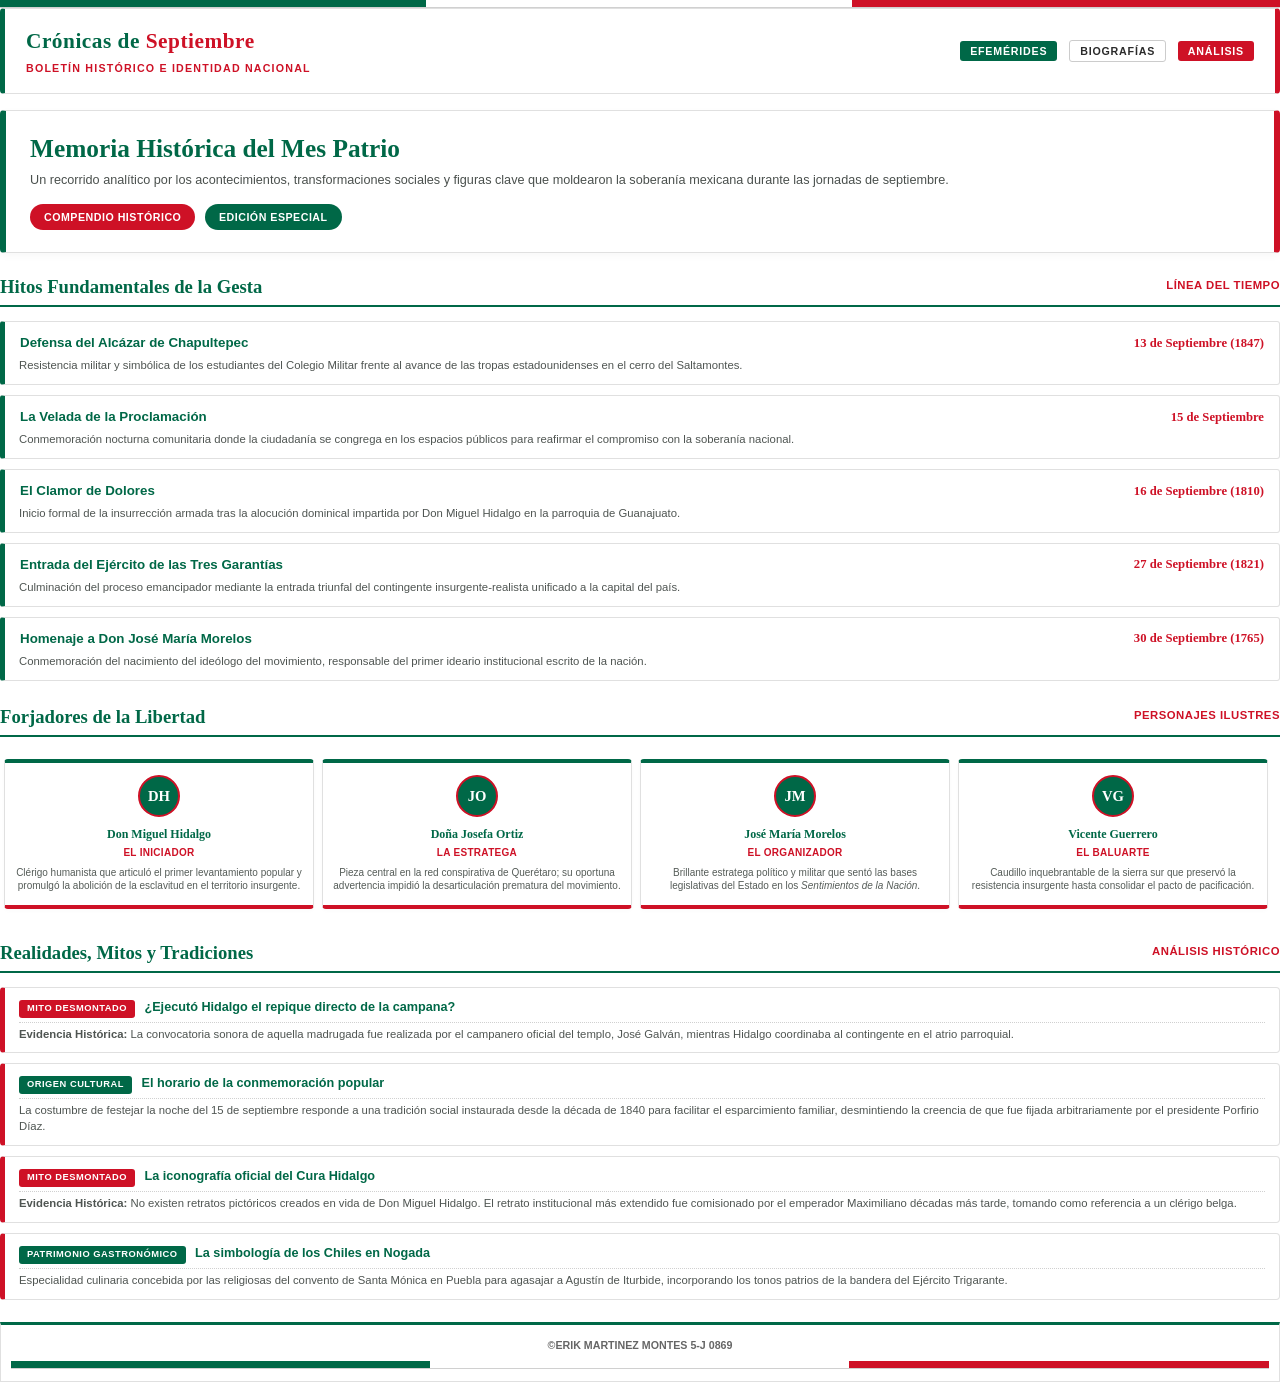
==== index.html @ e3ba9dae "Update index.html" ====
<!DOCTYPE html>
<html lang="es">
<head>
    <meta charset="UTF-8">
    <title>Crónicas de Septiembre: Memoria e Identidad Nacional</title>
    <style>
        @page {
            size: A4;
            margin: 12mm 12mm;
            background-color: #fcfbf9;
        }

        *, *::before, *::after {
            box-sizing: border-box;
        }

        body {
            margin: 0;
            padding: 0;
            font-family: 'Trebuchet MS', 'Lucida Sans Unicode', Arial, sans-serif;
            color: #2b2b2b;
            font-size: 9.5pt;
            line-height: 1.5;
        }

        /* Listón Patrio Tricolor (Verde, Blanco, Rojo) */
        .top-accent-bar {
            height: 8px;
            width: 100%;
            background: linear-gradient(90deg, #006847 33.3%, #ffffff 33.3%, #ffffff 66.6%, #ce1126 66.6%);
            border-bottom: 1px solid #d0d0d0;
        }

        /* Encabezado Principal */
        .header-container {
            background-color: #ffffff;
            border: 1px solid #e0e0e0;
            border-left: 5px solid #006847;
            border-right: 5px solid #ce1126;
            padding: 16px 20px;
            margin-bottom: 16px;
            border-radius: 4px;
        }

        .header-table {
            width: 100%;
            border-collapse: collapse;
        }

        .brand-title {
            font-family: 'Georgia', 'Times New Roman', serif;
            font-size: 16pt;
            font-weight: bold;
            color: #006847;
            letter-spacing: 0.5px;
        }

        .brand-title span {
            color: #ce1126;
        }

        .brand-subtitle {
            font-size: 8pt;
            color: #ce1126;
            font-weight: bold;
            text-transform: uppercase;
            letter-spacing: 1.2px;
            margin-top: 2px;
        }

        .header-nav {
            text-align: right;
            font-size: 8pt;
            font-weight: bold;
            text-transform: uppercase;
            letter-spacing: 0.8px;
        }

        .header-nav span {
            margin-left: 8px;
            padding: 4px 10px;
            border-radius: 3px;
            color: #ffffff;
        }

        .nav-verde { background-color: #006847; }
        .nav-blanco { background-color: #ffffff; color: #2b2b2b !important; border: 1px solid #cccccc; }
        .nav-rojo { background-color: #ce1126; }

        /* Hero / Presentación Editorial */
        .hero-card {
            background-color: #ffffff;
            border: 1px solid #e0e0e0;
            border-left: 6px solid #006847;
            border-right: 6px solid #ce1126;
            padding: 22px 24px;
            margin-bottom: 20px;
            border-radius: 4px;
            box-shadow: 0 3px 8px rgba(0, 0, 0, 0.03);
        }

        .hero-card h1 {
            font-family: 'Georgia', 'Times New Roman', serif;
            font-size: 19pt;
            color: #006847;
            margin: 0 0 8px 0;
            line-height: 1.2;
        }

        .hero-card p {
            font-size: 9.5pt;
            color: #4a504d;
            margin: 0 0 14px 0;
            line-height: 1.5;
        }

        .pill-badge-rojo {
            display: inline-block;
            background-color: #ce1126;
            color: #ffffff;
            padding: 5px 14px;
            border-radius: 15px;
            font-size: 8pt;
            font-weight: bold;
            letter-spacing: 0.5px;
            text-transform: uppercase;
        }

        .pill-badge-verde {
            display: inline-block;
            background-color: #006847;
            color: #ffffff;
            padding: 5px 14px;
            border-radius: 15px;
            font-size: 8pt;
            font-weight: bold;
            letter-spacing: 0.5px;
            text-transform: uppercase;
            margin-left: 6px;
        }

        /* Estilos de Secciones */
        .section-block {
            margin-bottom: 22px;
        }

        .section-header {
            border-bottom: 2px solid #006847;
            padding-bottom: 4px;
            margin-bottom: 14px;
            page-break-after: avoid;
        }

        .section-header h2 {
            font-family: 'Georgia', 'Times New Roman', serif;
            font-size: 14pt;
            color: #006847;
            margin: 0;
            display: inline-block;
        }

        .section-header .tagline {
            font-size: 8.5pt;
            color: #ce1126;
            font-weight: bold;
            text-transform: uppercase;
            float: right;
            margin-top: 4px;
            letter-spacing: 0.5px;
        }

        /* Cronología / Efemérides */
        .cronologia-item {
            background-color: #ffffff;
            border: 1px solid #e0e0e0;
            border-left: 5px solid #006847;
            padding: 10px 14px;
            margin-bottom: 10px;
            border-radius: 3px;
            page-break-inside: avoid;
        }

        .cronologia-header-table {
            width: 100%;
            border-collapse: collapse;
            margin-bottom: 4px;
        }

        .cronologia-fecha {
            font-family: 'Georgia', 'Times New Roman', serif;
            font-size: 9.5pt;
            font-weight: bold;
            color: #ce1126;
        }

        .cronologia-titulo {
            font-size: 10pt;
            font-weight: bold;
            color: #006847;
        }

        .cronologia-item p {
            margin: 0;
            font-size: 8.5pt;
            color: #4f5552;
            line-height: 1.4;
        }

        /* Grid de Personajes */
        .personajes-table {
            display: table;
            width: 100%;
            table-layout: fixed;
            border-spacing: 8px;
            margin-left: -4px;
            margin-right: -4px;
            page-break-inside: avoid;
        }

        .personajes-row {
            display: table-row;
        }

        .personajes-cell {
            display: table-cell;
            vertical-align: top;
            width: 25%;
        }

        .personaje-card {
            background-color: #ffffff;
            border: 1px solid #e0e0e0;
            border-top: 4px solid #006847;
            border-bottom: 4px solid #ce1126;
            padding: 12px 10px;
            text-align: center;
            border-radius: 4px;
            height: 100%;
            box-shadow: 0 2px 4px rgba(0, 0, 0, 0.02);
        }

        .avatar-box {
            width: 42px;
            height: 42px;
            border-radius: 50%;
            background-color: #006847;
            color: #ffffff;
            font-family: 'Georgia', 'Times New Roman', serif;
            font-size: 11pt;
            font-weight: bold;
            line-height: 38px;
            margin: 0 auto 8px auto;
            border: 2px solid #ce1126;
        }

        .personaje-card h3 {
            font-family: 'Georgia', 'Times New Roman', serif;
            font-size: 9pt;
            color: #006847;
            margin: 0 0 2px 0;
            font-weight: bold;
        }

        .personaje-card .epiteto {
            color: #ce1126;
            font-size: 7.5pt;
            font-weight: bold;
            text-transform: uppercase;
            margin-bottom: 6px;
            letter-spacing: 0.3px;
        }

        .personaje-card p {
            font-size: 7.5pt;
            color: #555c58;
            margin: 0;
            line-height: 1.35;
        }

        /* Bloques de Mitos y Realidades */
        .mito-realidad-card {
            background-color: #ffffff;
            border: 1px solid #e0e0e0;
            border-left: 5px solid #ce1126;
            border-radius: 4px;
            margin-bottom: 10px;
            padding: 10px 14px;
            page-break-inside: avoid;
        }

        .badge-tipo {
            display: inline-block;
            padding: 2px 8px;
            border-radius: 3px;
            font-size: 7pt;
            font-weight: bold;
            text-transform: uppercase;
            letter-spacing: 0.5px;
            margin-right: 6px;
        }

        .badge-desmentido {
            background-color: #ce1126;
            color: #ffffff;
        }

        .badge-historico {
            background-color: #006847;
            color: #ffffff;
        }

        .card-heading {
            font-size: 9.5pt;
            font-weight: bold;
            color: #006847;
            margin-bottom: 4px;
        }

        .card-body-text {
            font-size: 8.5pt;
            color: #4f5552;
            line-height: 1.4;
            border-top: 1px dotted #d0d0d0;
            padding-top: 4px;
            margin-top: 4px;
        }

        /* Pie de página */
        .footer-editorial {
            background-color: #ffffff;
            border: 1px solid #e0e0e0;
            border-top: 3px solid #006847;
            padding: 12px 10px;
            text-align: center;
            margin-top: 20px;
            page-break-inside: avoid;
        }

        .footer-editorial p {
            margin: 0 0 8px 0;
            font-size: 8pt;
            color: #666666;
            font-weight: bold;
        }
    </style>
</head>
<body>

    <!-- LÍNEA TRICOLOR SUPERIOR -->
    <div class="top-accent-bar"></div>

    <!-- ENCABEZADO EDITORIAL -->
    <div class="header-container">
        <table class="header-table">
            <tr>
                <td>
                    <div class="brand-title">Crónicas de <span>Septiembre</span></div>
                    <div class="brand-subtitle">Boletín Histórico e Identidad Nacional</div>
                </td>
                <td class="header-nav">
                    <span class="nav-verde">Efemérides</span>
                    <span class="nav-blanco">Biografías</span>
                    <span class="nav-rojo">Análisis</span>
                </td>
            </tr>
        </table>
    </div>

    <!-- HERO PRESENTACIÓN -->
    <div class="hero-card">
        <h1>Memoria Histórica del Mes Patrio</h1>
        <p>Un recorrido analítico por los acontecimientos, transformaciones sociales y figuras clave que moldearon la soberanía mexicana durante las jornadas de septiembre.</p>
        <span class="pill-badge-rojo">Compendio Histórico</span>
        <span class="pill-badge-verde">Edición Especial</span>
    </div>

    <!-- SECCIÓN 1: CRONOLOGÍA -->
    <div class="section-block">
        <div class="section-header">
            <h2>Hitos Fundamentales de la Gesta</h2>
            <span class="tagline">Línea del Tiempo</span>
        </div>

        <div class="cronologia-list">
            <div class="cronologia-item">
                <table class="cronologia-header-table">
                    <tr>
                        <td class="cronologia-titulo">Defensa del Alcázar de Chapultepec</td>
                        <td style="text-align: right;" class="cronologia-fecha">13 de Septiembre (1847)</td>
                    </tr>
                </table>
                <p>Resistencia militar y simbólica de los estudiantes del Colegio Militar frente al avance de las tropas estadounidenses en el cerro del Saltamontes.</p>
            </div>

            <div class="cronologia-item">
                <table class="cronologia-header-table">
                    <tr>
                        <td class="cronologia-titulo">La Velada de la Proclamación</td>
                        <td style="text-align: right;" class="cronologia-fecha">15 de Septiembre</td>
                    </tr>
                </table>
                <p>Conmemoración nocturna comunitaria donde la ciudadanía se congrega en los espacios públicos para reafirmar el compromiso con la soberanía nacional.</p>
            </div>

            <div class="cronologia-item">
                <table class="cronologia-header-table">
                    <tr>
                        <td class="cronologia-titulo">El Clamor de Dolores</td>
                        <td style="text-align: right;" class="cronologia-fecha">16 de Septiembre (1810)</td>
                    </tr>
                </table>
                <p>Inicio formal de la insurrección armada tras la alocución dominical impartida por Don Miguel Hidalgo en la parroquia de Guanajuato.</p>
            </div>

            <div class="cronologia-item">
                <table class="cronologia-header-table">
                    <tr>
                        <td class="cronologia-titulo">Entrada del Ejército de las Tres Garantías</td>
                        <td style="text-align: right;" class="cronologia-fecha">27 de Septiembre (1821)</td>
                    </tr>
                </table>
                <p>Culminación del proceso emancipador mediante la entrada triunfal del contingente insurgente-realista unificado a la capital del país.</p>
            </div>

            <div class="cronologia-item">
                <table class="cronologia-header-table">
                    <tr>
                        <td class="cronologia-titulo">Homenaje a Don José María Morelos</td>
                        <td style="text-align: right;" class="cronologia-fecha">30 de Septiembre (1765)</td>
                    </tr>
                </table>
                <p>Conmemoración del nacimiento del ideólogo del movimiento, responsable del primer ideario institucional escrito de la nación.</p>
            </div>
        </div>
    </div>

    <!-- SECCIÓN 2: BIOGRAFÍAS (CAMBIO SOLICITADO: PERSONAJES ILUSTRES) -->
    <div class="section-block">
        <div class="section-header">
            <h2>Forjadores de la Libertad</h2>
            <span class="tagline">PERSONAJES ILUSTRES</span>
        </div>

        <div class="personajes-table">
            <div class="personajes-row">
                <div class="personajes-cell">
                    <div class="personaje-card">
                        <div class="avatar-box">DH</div>
                        <h3>Don Miguel Hidalgo</h3>
                        <div class="epiteto">El Iniciador</div>
                        <p>Clérigo humanista que articuló el primer levantamiento popular y promulgó la abolición de la esclavitud en el territorio insurgente.</p>
                    </div>
                </div>

                <div class="personajes-cell">
                    <div class="personaje-card">
                        <div class="avatar-box">JO</div>
                        <h3>Doña Josefa Ortiz</h3>
                        <div class="epiteto">La Estratega</div>
                        <p>Pieza central en la red conspirativa de Querétaro; su oportuna advertencia impidió la desarticulación prematura del movimiento.</p>
                    </div>
                </div>

                <div class="personajes-cell">
                    <div class="personaje-card">
                        <div class="avatar-box">JM</div>
                        <h3>José María Morelos</h3>
                        <div class="epiteto">El Organizador</div>
                        <p>Brillante estratega político y militar que sentó las bases legislativas del Estado en los <em>Sentimientos de la Nación</em>.</p>
                    </div>
                </div>

                <div class="personajes-cell">
                    <div class="personaje-card">
                        <div class="avatar-box">VG</div>
                        <h3>Vicente Guerrero</h3>
                        <div class="epiteto">El Baluarte</div>
                        <p>Caudillo inquebrantable de la sierra sur que preservó la resistencia insurgente hasta consolidar el pacto de pacificación.</p>
                    </div>
                </div>
            </div>
        </div>
    </div>

    <!-- SECCIÓN 3: ANÁLISIS CRÍTICO / MITOS Y REALIDADES -->
    <div class="section-block">
        <div class="section-header">
            <h2>Realidades, Mitos y Tradiciones</h2>
            <span class="tagline">Análisis Histórico</span>
        </div>

        <div class="mito-realidad-card">
            <div class="card-heading">
                <span class="badge-tipo badge-desmentido">Mito Desmontado</span> ¿Ejecutó Hidalgo el repique directo de la campana?
            </div>
            <div class="card-body-text">
                <strong>Evidencia Histórica:</strong> La convocatoria sonora de aquella madrugada fue realizada por el campanero oficial del templo, José Galván, mientras Hidalgo coordinaba al contingente en el atrio parroquial.
            </div>
        </div>

        <div class="mito-realidad-card">
            <div class="card-heading">
                <span class="badge-tipo badge-historico">Origen Cultural</span> El horario de la conmemoración popular
            </div>
            <div class="card-body-text">
                La costumbre de festejar la noche del 15 de septiembre responde a una tradición social instaurada desde la década de 1840 para facilitar el esparcimiento familiar, desmintiendo la creencia de que fue fijada arbitrariamente por el presidente Porfirio Díaz.
            </div>
        </div>

        <div class="mito-realidad-card">
            <div class="card-heading">
                <span class="badge-tipo badge-desmentido">Mito Desmontado</span> La iconografía oficial del Cura Hidalgo
            </div>
            <div class="card-body-text">
                <strong>Evidencia Histórica:</strong> No existen retratos pictóricos creados en vida de Don Miguel Hidalgo. El retrato institucional más extendido fue comisionado por el emperador Maximiliano décadas más tarde, tomando como referencia a un clérigo belga.
            </div>
        </div>

        <div class="mito-realidad-card">
            <div class="card-heading">
                <span class="badge-tipo badge-historico">Patrimonio Gastronómico</span> La simbología de los Chiles en Nogada
            </div>
            <div class="card-body-text">
                Especialidad culinaria concebida por las religiosas del convento de Santa Mónica en Puebla para agasajar a Agustín de Iturbide, incorporando los tonos patrios de la bandera del Ejército Trigarante.
            </div>
        </div>
    </div>

    <!-- PIE DE PÁGINA TRICOLOR -->
    <div class="footer-editorial">
        <p>&copy;ERIK MARTINEZ MONTES 5-J 0869</p>
        <div class="top-accent-bar"></div>
    </div>

</body>
</html>
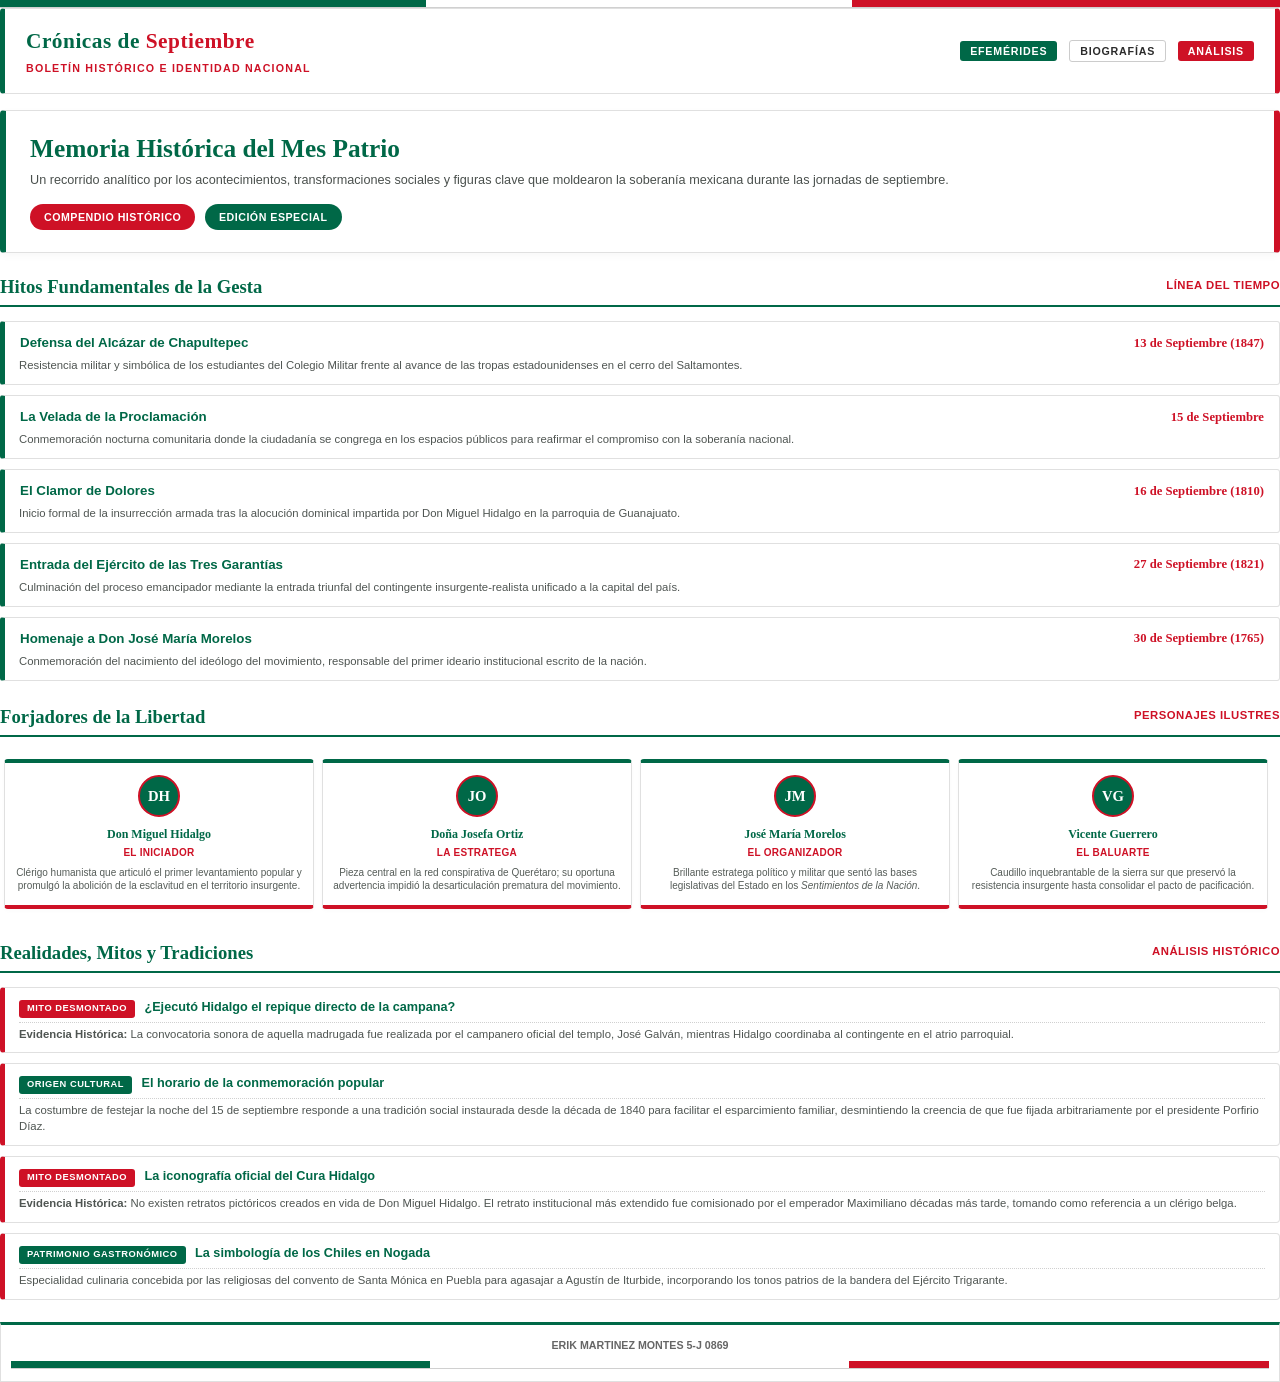
==== commit 8b2f2233: "Update index.html" ====
--- a/index.html
+++ b/index.html
@@ -23,7 +23,6 @@
             line-height: 1.5;
         }
 
-        /* Listón Patrio Tricolor (Verde, Blanco, Rojo) */
         .top-accent-bar {
             height: 8px;
             width: 100%;
@@ -31,7 +30,6 @@
             border-bottom: 1px solid #d0d0d0;
         }
 
-        /* Encabezado Principal */
         .header-container {
             background-color: #ffffff;
             border: 1px solid #e0e0e0;
@@ -87,7 +85,6 @@
         .nav-blanco { background-color: #ffffff; color: #2b2b2b !important; border: 1px solid #cccccc; }
         .nav-rojo { background-color: #ce1126; }
 
-        /* Hero / Presentación Editorial */
         .hero-card {
             background-color: #ffffff;
             border: 1px solid #e0e0e0;
@@ -139,7 +136,6 @@
             margin-left: 6px;
         }
 
-        /* Estilos de Secciones */
         .section-block {
             margin-bottom: 22px;
         }
@@ -169,7 +165,6 @@
             letter-spacing: 0.5px;
         }
 
-        /* Cronología / Efemérides */
         .cronologia-item {
             background-color: #ffffff;
             border: 1px solid #e0e0e0;
@@ -206,7 +201,6 @@
             line-height: 1.4;
         }
 
-        /* Grid de Personajes */
         .personajes-table {
             display: table;
             width: 100%;
@@ -277,7 +271,7 @@
             line-height: 1.35;
         }
 
-        /* Bloques de Mitos y Realidades */
+ 
         .mito-realidad-card {
             background-color: #ffffff;
             border: 1px solid #e0e0e0;
@@ -346,10 +340,8 @@
 </head>
 <body>
 
-    <!-- LÍNEA TRICOLOR SUPERIOR -->
     <div class="top-accent-bar"></div>
 
-    <!-- ENCABEZADO EDITORIAL -->
     <div class="header-container">
         <table class="header-table">
             <tr>
@@ -366,7 +358,6 @@
         </table>
     </div>
 
-    <!-- HERO PRESENTACIÓN -->
     <div class="hero-card">
         <h1>Memoria Histórica del Mes Patrio</h1>
         <p>Un recorrido analítico por los acontecimientos, transformaciones sociales y figuras clave que moldearon la soberanía mexicana durante las jornadas de septiembre.</p>
@@ -374,7 +365,6 @@
         <span class="pill-badge-verde">Edición Especial</span>
     </div>
 
-    <!-- SECCIÓN 1: CRONOLOGÍA -->
     <div class="section-block">
         <div class="section-header">
             <h2>Hitos Fundamentales de la Gesta</h2>
@@ -434,7 +424,6 @@
         </div>
     </div>
 
-    <!-- SECCIÓN 2: BIOGRAFÍAS (CAMBIO SOLICITADO: PERSONAJES ILUSTRES) -->
     <div class="section-block">
         <div class="section-header">
             <h2>Forjadores de la Libertad</h2>
@@ -482,7 +471,6 @@
         </div>
     </div>
 
-    <!-- SECCIÓN 3: ANÁLISIS CRÍTICO / MITOS Y REALIDADES -->
     <div class="section-block">
         <div class="section-header">
             <h2>Realidades, Mitos y Tradiciones</h2>
@@ -526,9 +514,8 @@
         </div>
     </div>
 
-    <!-- PIE DE PÁGINA TRICOLOR -->
     <div class="footer-editorial">
-        <p>&copy;ERIK MARTINEZ MONTES 5-J 0869</p>
+        <p>ERIK MARTINEZ MONTES 5-J 0869</p>
         <div class="top-accent-bar"></div>
     </div>
 
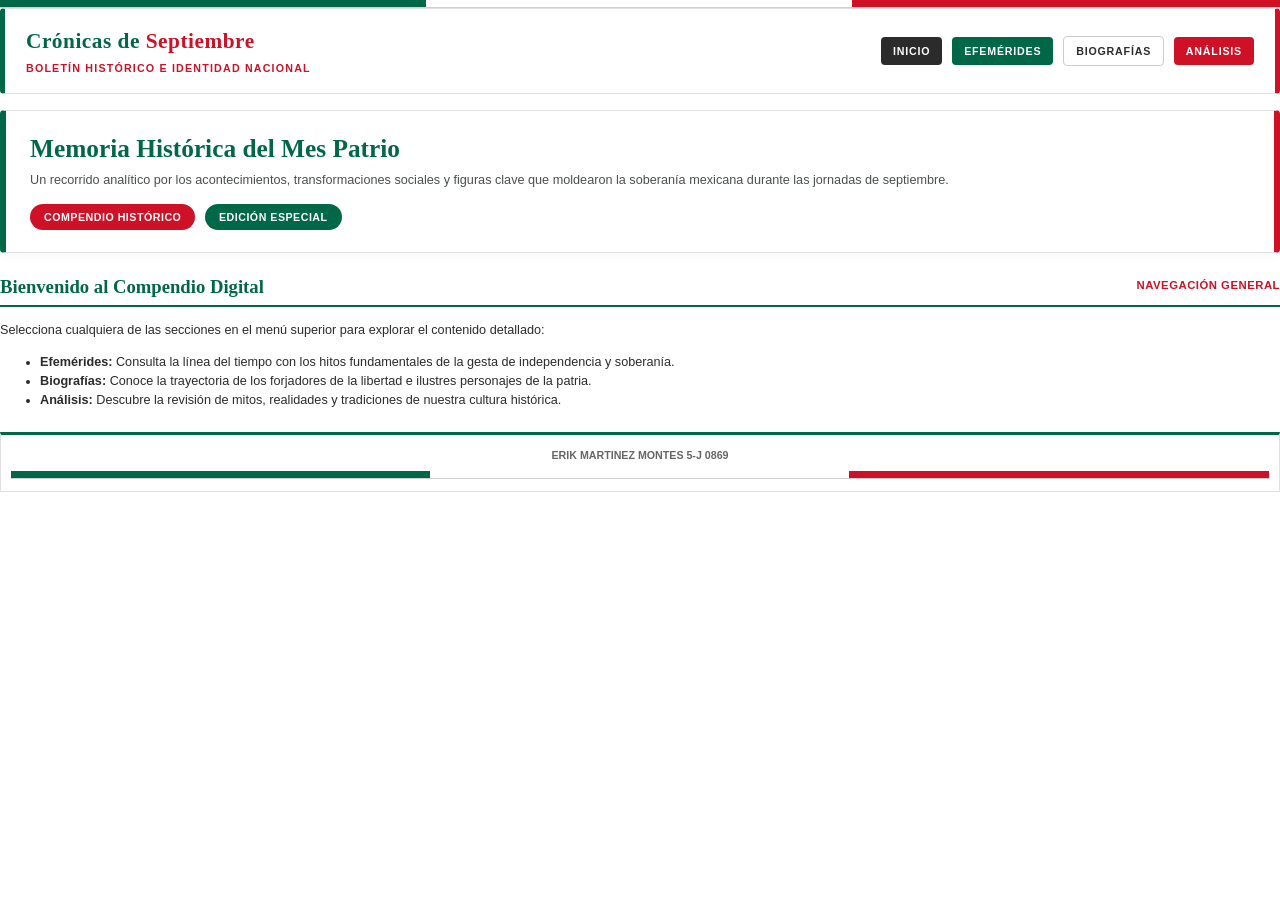
==== commit 8674141f: "Add files via upload" ====
--- a/index.html
+++ b/index.html
@@ -4,355 +4,50 @@
     <meta charset="UTF-8">
     <title>Crónicas de Septiembre: Memoria e Identidad Nacional</title>
     <style>
-        @page {
-            size: A4;
-            margin: 12mm 12mm;
-            background-color: #fcfbf9;
-        }
-
-        *, *::before, *::after {
-            box-sizing: border-box;
-        }
-
-        body {
-            margin: 0;
-            padding: 0;
-            font-family: 'Trebuchet MS', 'Lucida Sans Unicode', Arial, sans-serif;
-            color: #2b2b2b;
-            font-size: 9.5pt;
-            line-height: 1.5;
-        }
-
-        .top-accent-bar {
-            height: 8px;
-            width: 100%;
-            background: linear-gradient(90deg, #006847 33.3%, #ffffff 33.3%, #ffffff 66.6%, #ce1126 66.6%);
-            border-bottom: 1px solid #d0d0d0;
-        }
-
-        .header-container {
-            background-color: #ffffff;
-            border: 1px solid #e0e0e0;
-            border-left: 5px solid #006847;
-            border-right: 5px solid #ce1126;
-            padding: 16px 20px;
-            margin-bottom: 16px;
-            border-radius: 4px;
-        }
-
-        .header-table {
-            width: 100%;
-            border-collapse: collapse;
-        }
-
-        .brand-title {
-            font-family: 'Georgia', 'Times New Roman', serif;
-            font-size: 16pt;
-            font-weight: bold;
-            color: #006847;
-            letter-spacing: 0.5px;
-        }
-
-        .brand-title span {
-            color: #ce1126;
-        }
-
-        .brand-subtitle {
-            font-size: 8pt;
-            color: #ce1126;
-            font-weight: bold;
-            text-transform: uppercase;
-            letter-spacing: 1.2px;
-            margin-top: 2px;
-        }
-
-        .header-nav {
-            text-align: right;
-            font-size: 8pt;
-            font-weight: bold;
-            text-transform: uppercase;
-            letter-spacing: 0.8px;
-        }
-
-        .header-nav span {
-            margin-left: 8px;
-            padding: 4px 10px;
-            border-radius: 3px;
-            color: #ffffff;
-        }
-
-        .nav-verde { background-color: #006847; }
+        @page { size: A4; margin: 12mm 12mm; background-color: #fcfbf9; }
+        *, *::before, *::after { box-sizing: border-box; }
+        body { margin: 0; padding: 0; font-family: 'Trebuchet MS', Arial, sans-serif; color: #2b2b2b; font-size: 9.5pt; line-height: 1.5; }
+        .top-accent-bar { height: 8px; width: 100%; background: linear-gradient(90deg, #006847 33.3%, #ffffff 33.3%, #ffffff 66.6%, #ce1126 66.6%); border-bottom: 1px solid #d0d0d0; }
+        .header-container { background-color: #ffffff; border: 1px solid #e0e0e0; border-left: 5px solid #006847; border-right: 5px solid #ce1126; padding: 16px 20px; margin-bottom: 16px; border-radius: 4px; }
+        .header-table { width: 100%; border-collapse: collapse; }
+        .brand-title { font-family: 'Georgia', serif; font-size: 16pt; font-weight: bold; color: #006847; letter-spacing: 0.5px; }
+        .brand-title a { text-decoration: none; color: inherit; }
+        .brand-title span { color: #ce1126; }
+        .brand-subtitle { font-size: 8pt; color: #ce1126; font-weight: bold; text-transform: uppercase; letter-spacing: 1.2px; margin-top: 2px; }
+        .header-nav { text-align: right; font-size: 8pt; font-weight: bold; text-transform: uppercase; letter-spacing: 0.8px; }
+        .header-nav a { margin-left: 6px; padding: 6px 12px; border-radius: 4px; text-decoration: none; display: inline-block; cursor: pointer; transition: opacity 0.2s; }
+        .header-nav a:hover { opacity: 0.85; }
+        .nav-inicio { background-color: #2b2b2b; color: #ffffff !important; }
+        .nav-verde { background-color: #006847; color: #ffffff !important; }
         .nav-blanco { background-color: #ffffff; color: #2b2b2b !important; border: 1px solid #cccccc; }
-        .nav-rojo { background-color: #ce1126; }
-
-        .hero-card {
-            background-color: #ffffff;
-            border: 1px solid #e0e0e0;
-            border-left: 6px solid #006847;
-            border-right: 6px solid #ce1126;
-            padding: 22px 24px;
-            margin-bottom: 20px;
-            border-radius: 4px;
-            box-shadow: 0 3px 8px rgba(0, 0, 0, 0.03);
-        }
-
-        .hero-card h1 {
-            font-family: 'Georgia', 'Times New Roman', serif;
-            font-size: 19pt;
-            color: #006847;
-            margin: 0 0 8px 0;
-            line-height: 1.2;
-        }
-
-        .hero-card p {
-            font-size: 9.5pt;
-            color: #4a504d;
-            margin: 0 0 14px 0;
-            line-height: 1.5;
-        }
-
-        .pill-badge-rojo {
-            display: inline-block;
-            background-color: #ce1126;
-            color: #ffffff;
-            padding: 5px 14px;
-            border-radius: 15px;
-            font-size: 8pt;
-            font-weight: bold;
-            letter-spacing: 0.5px;
-            text-transform: uppercase;
-        }
-
-        .pill-badge-verde {
-            display: inline-block;
-            background-color: #006847;
-            color: #ffffff;
-            padding: 5px 14px;
-            border-radius: 15px;
-            font-size: 8pt;
-            font-weight: bold;
-            letter-spacing: 0.5px;
-            text-transform: uppercase;
-            margin-left: 6px;
-        }
-
-        .section-block {
-            margin-bottom: 22px;
-        }
-
-        .section-header {
-            border-bottom: 2px solid #006847;
-            padding-bottom: 4px;
-            margin-bottom: 14px;
-            page-break-after: avoid;
-        }
-
-        .section-header h2 {
-            font-family: 'Georgia', 'Times New Roman', serif;
-            font-size: 14pt;
-            color: #006847;
-            margin: 0;
-            display: inline-block;
-        }
-
-        .section-header .tagline {
-            font-size: 8.5pt;
-            color: #ce1126;
-            font-weight: bold;
-            text-transform: uppercase;
-            float: right;
-            margin-top: 4px;
-            letter-spacing: 0.5px;
-        }
-
-        .cronologia-item {
-            background-color: #ffffff;
-            border: 1px solid #e0e0e0;
-            border-left: 5px solid #006847;
-            padding: 10px 14px;
-            margin-bottom: 10px;
-            border-radius: 3px;
-            page-break-inside: avoid;
-        }
-
-        .cronologia-header-table {
-            width: 100%;
-            border-collapse: collapse;
-            margin-bottom: 4px;
-        }
-
-        .cronologia-fecha {
-            font-family: 'Georgia', 'Times New Roman', serif;
-            font-size: 9.5pt;
-            font-weight: bold;
-            color: #ce1126;
-        }
-
-        .cronologia-titulo {
-            font-size: 10pt;
-            font-weight: bold;
-            color: #006847;
-        }
-
-        .cronologia-item p {
-            margin: 0;
-            font-size: 8.5pt;
-            color: #4f5552;
-            line-height: 1.4;
-        }
-
-        .personajes-table {
-            display: table;
-            width: 100%;
-            table-layout: fixed;
-            border-spacing: 8px;
-            margin-left: -4px;
-            margin-right: -4px;
-            page-break-inside: avoid;
-        }
-
-        .personajes-row {
-            display: table-row;
-        }
-
-        .personajes-cell {
-            display: table-cell;
-            vertical-align: top;
-            width: 25%;
-        }
-
-        .personaje-card {
-            background-color: #ffffff;
-            border: 1px solid #e0e0e0;
-            border-top: 4px solid #006847;
-            border-bottom: 4px solid #ce1126;
-            padding: 12px 10px;
-            text-align: center;
-            border-radius: 4px;
-            height: 100%;
-            box-shadow: 0 2px 4px rgba(0, 0, 0, 0.02);
-        }
-
-        .avatar-box {
-            width: 42px;
-            height: 42px;
-            border-radius: 50%;
-            background-color: #006847;
-            color: #ffffff;
-            font-family: 'Georgia', 'Times New Roman', serif;
-            font-size: 11pt;
-            font-weight: bold;
-            line-height: 38px;
-            margin: 0 auto 8px auto;
-            border: 2px solid #ce1126;
-        }
-
-        .personaje-card h3 {
-            font-family: 'Georgia', 'Times New Roman', serif;
-            font-size: 9pt;
-            color: #006847;
-            margin: 0 0 2px 0;
-            font-weight: bold;
-        }
-
-        .personaje-card .epiteto {
-            color: #ce1126;
-            font-size: 7.5pt;
-            font-weight: bold;
-            text-transform: uppercase;
-            margin-bottom: 6px;
-            letter-spacing: 0.3px;
-        }
-
-        .personaje-card p {
-            font-size: 7.5pt;
-            color: #555c58;
-            margin: 0;
-            line-height: 1.35;
-        }
-
- 
-        .mito-realidad-card {
-            background-color: #ffffff;
-            border: 1px solid #e0e0e0;
-            border-left: 5px solid #ce1126;
-            border-radius: 4px;
-            margin-bottom: 10px;
-            padding: 10px 14px;
-            page-break-inside: avoid;
-        }
-
-        .badge-tipo {
-            display: inline-block;
-            padding: 2px 8px;
-            border-radius: 3px;
-            font-size: 7pt;
-            font-weight: bold;
-            text-transform: uppercase;
-            letter-spacing: 0.5px;
-            margin-right: 6px;
-        }
-
-        .badge-desmentido {
-            background-color: #ce1126;
-            color: #ffffff;
-        }
-
-        .badge-historico {
-            background-color: #006847;
-            color: #ffffff;
-        }
-
-        .card-heading {
-            font-size: 9.5pt;
-            font-weight: bold;
-            color: #006847;
-            margin-bottom: 4px;
-        }
-
-        .card-body-text {
-            font-size: 8.5pt;
-            color: #4f5552;
-            line-height: 1.4;
-            border-top: 1px dotted #d0d0d0;
-            padding-top: 4px;
-            margin-top: 4px;
-        }
-
-        /* Pie de página */
-        .footer-editorial {
-            background-color: #ffffff;
-            border: 1px solid #e0e0e0;
-            border-top: 3px solid #006847;
-            padding: 12px 10px;
-            text-align: center;
-            margin-top: 20px;
-            page-break-inside: avoid;
-        }
-
-        .footer-editorial p {
-            margin: 0 0 8px 0;
-            font-size: 8pt;
-            color: #666666;
-            font-weight: bold;
-        }
+        .nav-rojo { background-color: #ce1126; color: #ffffff !important; }
+        .hero-card { background-color: #ffffff; border: 1px solid #e0e0e0; border-left: 6px solid #006847; border-right: 6px solid #ce1126; padding: 22px 24px; margin-bottom: 20px; border-radius: 4px; box-shadow: 0 3px 8px rgba(0,0,0,0.03); }
+        .hero-card h1 { font-family: 'Georgia', serif; font-size: 19pt; color: #006847; margin: 0 0 8px 0; line-height: 1.2; }
+        .hero-card p { font-size: 9.5pt; color: #4a504d; margin: 0 0 14px 0; line-height: 1.5; }
+        .pill-badge-rojo { display: inline-block; background-color: #ce1126; color: #ffffff; padding: 5px 14px; border-radius: 15px; font-size: 8pt; font-weight: bold; letter-spacing: 0.5px; text-transform: uppercase; }
+        .pill-badge-verde { display: inline-block; background-color: #006847; color: #ffffff; padding: 5px 14px; border-radius: 15px; font-size: 8pt; font-weight: bold; letter-spacing: 0.5px; text-transform: uppercase; margin-left: 6px; }
+        .section-block { margin-bottom: 22px; }
+        .section-header { border-bottom: 2px solid #006847; padding-bottom: 4px; margin-bottom: 14px; }
+        .section-header h2 { font-family: 'Georgia', serif; font-size: 14pt; color: #006847; margin: 0; display: inline-block; }
+        .section-header .tagline { font-size: 8.5pt; color: #ce1126; font-weight: bold; text-transform: uppercase; float: right; margin-top: 4px; letter-spacing: 0.5px; }
+        .footer-editorial { background-color: #ffffff; border: 1px solid #e0e0e0; border-top: 3px solid #006847; padding: 12px 10px; text-align: center; margin-top: 20px; }
+        .footer-editorial p { margin: 0 0 8px 0; font-size: 8pt; color: #666666; font-weight: bold; }
     </style>
 </head>
 <body>
-
     <div class="top-accent-bar"></div>
-
     <div class="header-container">
         <table class="header-table">
             <tr>
                 <td>
-                    <div class="brand-title">Crónicas de <span>Septiembre</span></div>
+                    <div class="brand-title"><a href="index.html">Crónicas de <span>Septiembre</span></a></div>
                     <div class="brand-subtitle">Boletín Histórico e Identidad Nacional</div>
                 </td>
                 <td class="header-nav">
-                    <span class="nav-verde">Efemérides</span>
-                    <span class="nav-blanco">Biografías</span>
-                    <span class="nav-rojo">Análisis</span>
+                    <a href="index.html" class="nav-inicio">Inicio</a>
+                    <a href="efemerides.html" class="nav-verde">Efemérides</a>
+                    <a href="biografias.html" class="nav-blanco">Biografías</a>
+                    <a href="analisis.html" class="nav-rojo">Análisis</a>
                 </td>
             </tr>
         </table>
@@ -367,157 +62,20 @@
 
     <div class="section-block">
         <div class="section-header">
-            <h2>Hitos Fundamentales de la Gesta</h2>
-            <span class="tagline">Línea del Tiempo</span>
+            <h2>Bienvenido al Compendio Digital</h2>
+            <span class="tagline">Navegación General</span>
         </div>
-
-        <div class="cronologia-list">
-            <div class="cronologia-item">
-                <table class="cronologia-header-table">
-                    <tr>
-                        <td class="cronologia-titulo">Defensa del Alcázar de Chapultepec</td>
-                        <td style="text-align: right;" class="cronologia-fecha">13 de Septiembre (1847)</td>
-                    </tr>
-                </table>
-                <p>Resistencia militar y simbólica de los estudiantes del Colegio Militar frente al avance de las tropas estadounidenses en el cerro del Saltamontes.</p>
-            </div>
-
-            <div class="cronologia-item">
-                <table class="cronologia-header-table">
-                    <tr>
-                        <td class="cronologia-titulo">La Velada de la Proclamación</td>
-                        <td style="text-align: right;" class="cronologia-fecha">15 de Septiembre</td>
-                    </tr>
-                </table>
-                <p>Conmemoración nocturna comunitaria donde la ciudadanía se congrega en los espacios públicos para reafirmar el compromiso con la soberanía nacional.</p>
-            </div>
-
-            <div class="cronologia-item">
-                <table class="cronologia-header-table">
-                    <tr>
-                        <td class="cronologia-titulo">El Clamor de Dolores</td>
-                        <td style="text-align: right;" class="cronologia-fecha">16 de Septiembre (1810)</td>
-                    </tr>
-                </table>
-                <p>Inicio formal de la insurrección armada tras la alocución dominical impartida por Don Miguel Hidalgo en la parroquia de Guanajuato.</p>
-            </div>
-
-            <div class="cronologia-item">
-                <table class="cronologia-header-table">
-                    <tr>
-                        <td class="cronologia-titulo">Entrada del Ejército de las Tres Garantías</td>
-                        <td style="text-align: right;" class="cronologia-fecha">27 de Septiembre (1821)</td>
-                    </tr>
-                </table>
-                <p>Culminación del proceso emancipador mediante la entrada triunfal del contingente insurgente-realista unificado a la capital del país.</p>
-            </div>
-
-            <div class="cronologia-item">
-                <table class="cronologia-header-table">
-                    <tr>
-                        <td class="cronologia-titulo">Homenaje a Don José María Morelos</td>
-                        <td style="text-align: right;" class="cronologia-fecha">30 de Septiembre (1765)</td>
-                    </tr>
-                </table>
-                <p>Conmemoración del nacimiento del ideólogo del movimiento, responsable del primer ideario institucional escrito de la nación.</p>
-            </div>
-        </div>
-    </div>
-
-    <div class="section-block">
-        <div class="section-header">
-            <h2>Forjadores de la Libertad</h2>
-            <span class="tagline">PERSONAJES ILUSTRES</span>
-        </div>
-
-        <div class="personajes-table">
-            <div class="personajes-row">
-                <div class="personajes-cell">
-                    <div class="personaje-card">
-                        <div class="avatar-box">DH</div>
-                        <h3>Don Miguel Hidalgo</h3>
-                        <div class="epiteto">El Iniciador</div>
-                        <p>Clérigo humanista que articuló el primer levantamiento popular y promulgó la abolición de la esclavitud en el territorio insurgente.</p>
-                    </div>
-                </div>
-
-                <div class="personajes-cell">
-                    <div class="personaje-card">
-                        <div class="avatar-box">JO</div>
-                        <h3>Doña Josefa Ortiz</h3>
-                        <div class="epiteto">La Estratega</div>
-                        <p>Pieza central en la red conspirativa de Querétaro; su oportuna advertencia impidió la desarticulación prematura del movimiento.</p>
-                    </div>
-                </div>
-
-                <div class="personajes-cell">
-                    <div class="personaje-card">
-                        <div class="avatar-box">JM</div>
-                        <h3>José María Morelos</h3>
-                        <div class="epiteto">El Organizador</div>
-                        <p>Brillante estratega político y militar que sentó las bases legislativas del Estado en los <em>Sentimientos de la Nación</em>.</p>
-                    </div>
-                </div>
-
-                <div class="personajes-cell">
-                    <div class="personaje-card">
-                        <div class="avatar-box">VG</div>
-                        <h3>Vicente Guerrero</h3>
-                        <div class="epiteto">El Baluarte</div>
-                        <p>Caudillo inquebrantable de la sierra sur que preservó la resistencia insurgente hasta consolidar el pacto de pacificación.</p>
-                    </div>
-                </div>
-            </div>
-        </div>
-    </div>
-
-    <div class="section-block">
-        <div class="section-header">
-            <h2>Realidades, Mitos y Tradiciones</h2>
-            <span class="tagline">Análisis Histórico</span>
-        </div>
-
-        <div class="mito-realidad-card">
-            <div class="card-heading">
-                <span class="badge-tipo badge-desmentido">Mito Desmontado</span> ¿Ejecutó Hidalgo el repique directo de la campana?
-            </div>
-            <div class="card-body-text">
-                <strong>Evidencia Histórica:</strong> La convocatoria sonora de aquella madrugada fue realizada por el campanero oficial del templo, José Galván, mientras Hidalgo coordinaba al contingente en el atrio parroquial.
-            </div>
-        </div>
-
-        <div class="mito-realidad-card">
-            <div class="card-heading">
-                <span class="badge-tipo badge-historico">Origen Cultural</span> El horario de la conmemoración popular
-            </div>
-            <div class="card-body-text">
-                La costumbre de festejar la noche del 15 de septiembre responde a una tradición social instaurada desde la década de 1840 para facilitar el esparcimiento familiar, desmintiendo la creencia de que fue fijada arbitrariamente por el presidente Porfirio Díaz.
-            </div>
-        </div>
-
-        <div class="mito-realidad-card">
-            <div class="card-heading">
-                <span class="badge-tipo badge-desmentido">Mito Desmontado</span> La iconografía oficial del Cura Hidalgo
-            </div>
-            <div class="card-body-text">
-                <strong>Evidencia Histórica:</strong> No existen retratos pictóricos creados en vida de Don Miguel Hidalgo. El retrato institucional más extendido fue comisionado por el emperador Maximiliano décadas más tarde, tomando como referencia a un clérigo belga.
-            </div>
-        </div>
-
-        <div class="mito-realidad-card">
-            <div class="card-heading">
-                <span class="badge-tipo badge-historico">Patrimonio Gastronómico</span> La simbología de los Chiles en Nogada
-            </div>
-            <div class="card-body-text">
-                Especialidad culinaria concebida por las religiosas del convento de Santa Mónica en Puebla para agasajar a Agustín de Iturbide, incorporando los tonos patrios de la bandera del Ejército Trigarante.
-            </div>
-        </div>
+        <p>Selecciona cualquiera de las secciones en el menú superior para explorar el contenido detallado:</p>
+        <ul>
+            <li><strong>Efemérides:</strong> Consulta la línea del tiempo con los hitos fundamentales de la gesta de independencia y soberanía.</li>
+            <li><strong>Biografías:</strong> Conoce la trayectoria de los forjadores de la libertad e ilustres personajes de la patria.</li>
+            <li><strong>Análisis:</strong> Descubre la revisión de mitos, realidades y tradiciones de nuestra cultura histórica.</li>
+        </ul>
     </div>
 
     <div class="footer-editorial">
         <p>ERIK MARTINEZ MONTES 5-J 0869</p>
         <div class="top-accent-bar"></div>
     </div>
-
 </body>
-</html>
+</html>
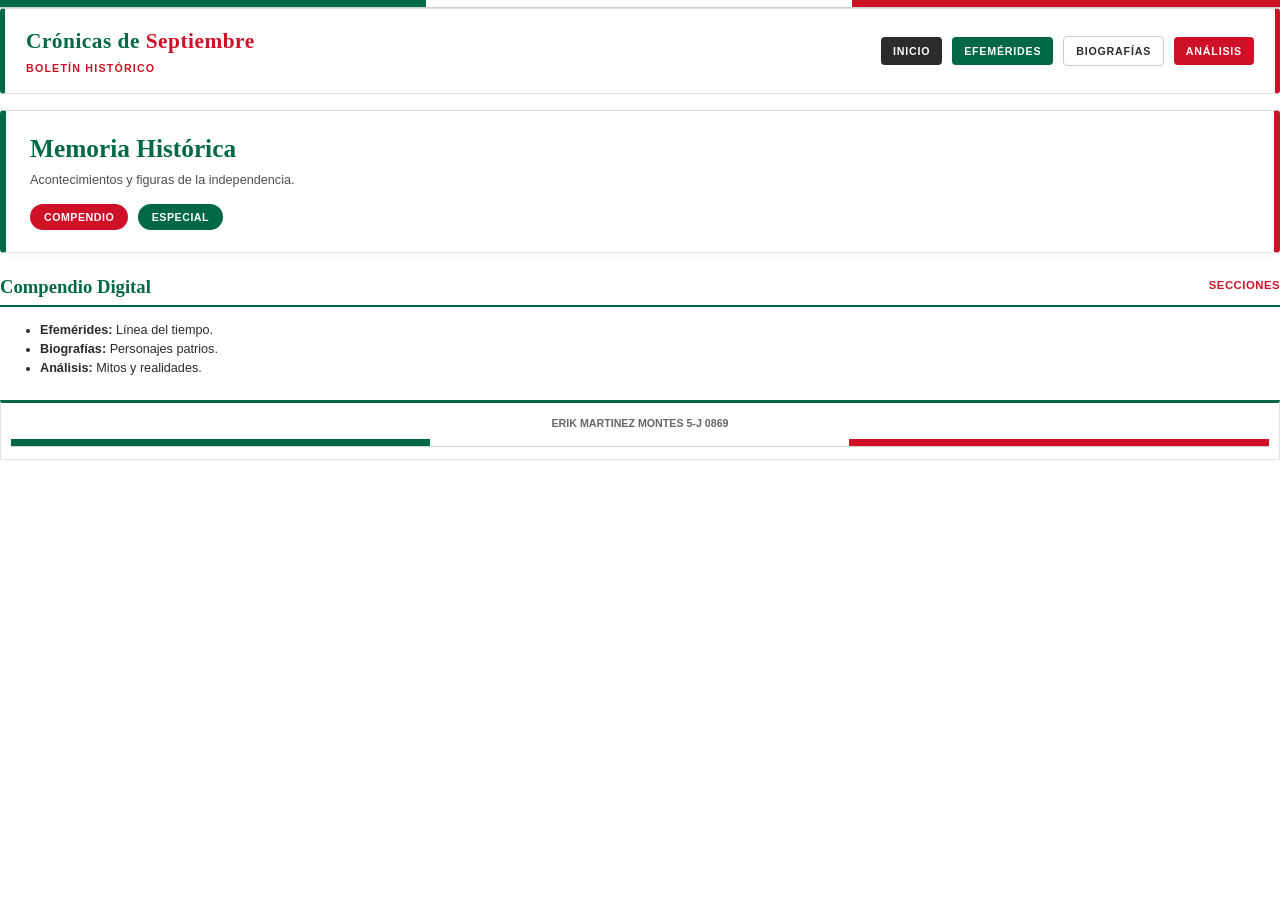
==== commit 2b3062d0: "Rename index.html.html to index.html" ====
--- a/index.html
+++ b/index.html
@@ -1,81 +1,51 @@
-<!DOCTYPE html>
-<html lang="es">
-<head>
-    <meta charset="UTF-8">
-    <title>Crónicas de Septiembre: Memoria e Identidad Nacional</title>
-    <style>
-        @page { size: A4; margin: 12mm 12mm; background-color: #fcfbf9; }
-        *, *::before, *::after { box-sizing: border-box; }
-        body { margin: 0; padding: 0; font-family: 'Trebuchet MS', Arial, sans-serif; color: #2b2b2b; font-size: 9.5pt; line-height: 1.5; }
-        .top-accent-bar { height: 8px; width: 100%; background: linear-gradient(90deg, #006847 33.3%, #ffffff 33.3%, #ffffff 66.6%, #ce1126 66.6%); border-bottom: 1px solid #d0d0d0; }
-        .header-container { background-color: #ffffff; border: 1px solid #e0e0e0; border-left: 5px solid #006847; border-right: 5px solid #ce1126; padding: 16px 20px; margin-bottom: 16px; border-radius: 4px; }
-        .header-table { width: 100%; border-collapse: collapse; }
-        .brand-title { font-family: 'Georgia', serif; font-size: 16pt; font-weight: bold; color: #006847; letter-spacing: 0.5px; }
-        .brand-title a { text-decoration: none; color: inherit; }
-        .brand-title span { color: #ce1126; }
-        .brand-subtitle { font-size: 8pt; color: #ce1126; font-weight: bold; text-transform: uppercase; letter-spacing: 1.2px; margin-top: 2px; }
-        .header-nav { text-align: right; font-size: 8pt; font-weight: bold; text-transform: uppercase; letter-spacing: 0.8px; }
-        .header-nav a { margin-left: 6px; padding: 6px 12px; border-radius: 4px; text-decoration: none; display: inline-block; cursor: pointer; transition: opacity 0.2s; }
-        .header-nav a:hover { opacity: 0.85; }
-        .nav-inicio { background-color: #2b2b2b; color: #ffffff !important; }
-        .nav-verde { background-color: #006847; color: #ffffff !important; }
-        .nav-blanco { background-color: #ffffff; color: #2b2b2b !important; border: 1px solid #cccccc; }
-        .nav-rojo { background-color: #ce1126; color: #ffffff !important; }
-        .hero-card { background-color: #ffffff; border: 1px solid #e0e0e0; border-left: 6px solid #006847; border-right: 6px solid #ce1126; padding: 22px 24px; margin-bottom: 20px; border-radius: 4px; box-shadow: 0 3px 8px rgba(0,0,0,0.03); }
-        .hero-card h1 { font-family: 'Georgia', serif; font-size: 19pt; color: #006847; margin: 0 0 8px 0; line-height: 1.2; }
-        .hero-card p { font-size: 9.5pt; color: #4a504d; margin: 0 0 14px 0; line-height: 1.5; }
-        .pill-badge-rojo { display: inline-block; background-color: #ce1126; color: #ffffff; padding: 5px 14px; border-radius: 15px; font-size: 8pt; font-weight: bold; letter-spacing: 0.5px; text-transform: uppercase; }
-        .pill-badge-verde { display: inline-block; background-color: #006847; color: #ffffff; padding: 5px 14px; border-radius: 15px; font-size: 8pt; font-weight: bold; letter-spacing: 0.5px; text-transform: uppercase; margin-left: 6px; }
-        .section-block { margin-bottom: 22px; }
-        .section-header { border-bottom: 2px solid #006847; padding-bottom: 4px; margin-bottom: 14px; }
-        .section-header h2 { font-family: 'Georgia', serif; font-size: 14pt; color: #006847; margin: 0; display: inline-block; }
-        .section-header .tagline { font-size: 8.5pt; color: #ce1126; font-weight: bold; text-transform: uppercase; float: right; margin-top: 4px; letter-spacing: 0.5px; }
-        .footer-editorial { background-color: #ffffff; border: 1px solid #e0e0e0; border-top: 3px solid #006847; padding: 12px 10px; text-align: center; margin-top: 20px; }
-        .footer-editorial p { margin: 0 0 8px 0; font-size: 8pt; color: #666666; font-weight: bold; }
-    </style>
-</head>
-<body>
-    <div class="top-accent-bar"></div>
-    <div class="header-container">
-        <table class="header-table">
-            <tr>
-                <td>
-                    <div class="brand-title"><a href="index.html">Crónicas de <span>Septiembre</span></a></div>
-                    <div class="brand-subtitle">Boletín Histórico e Identidad Nacional</div>
-                </td>
-                <td class="header-nav">
-                    <a href="index.html" class="nav-inicio">Inicio</a>
-                    <a href="efemerides.html" class="nav-verde">Efemérides</a>
-                    <a href="biografias.html" class="nav-blanco">Biografías</a>
-                    <a href="analisis.html" class="nav-rojo">Análisis</a>
-                </td>
-            </tr>
-        </table>
-    </div>
+<!DOCTYPE html> <!-- Declara el tipo de documento como HTML5 -->
+<html lang="es"> <!-- Elemento raíz indicando el idioma español -->
+<head> <!-- Cabecera del documento con metadatos y vínculos -->
+    <meta charset="UTF-8"> <!-- Configura la codificación de caracteres a UTF-8 -->
+    <title>Crónicas de Septiembre</title> <!-- Título mostrado en la pestaña del navegador -->
+    <link rel="stylesheet" href="styles.css"> <!-- Vincula la hoja de estilos CSS externa -->
+</head> <!-- Cierra la cabecera del documento -->
+<body> <!-- Inicio del contenido visible de la página -->
+    <div class="top-accent-bar"></div> <!-- Barra tricolor decorativa superior -->
+    <div class="header-container"> <!-- Contenedor principal del encabezado -->
+        <table class="header-table"> <!-- Tabla para alinear logotipo y menú -->
+            <tr> <!-- Fila única del encabezado -->
+                <td> <!-- Celda del logotipo y título -->
+                    <div class="brand-title"><a href="index.html">Crónicas de <span>Septiembre</span></a></div> <!-- Título con enlace y palabra resaltada -->
+                    <div class="brand-subtitle">Boletín Histórico</div> <!-- Subtítulo de la marca -->
+                </td> <!-- Cierra la celda del logotipo -->
+                <td class="header-nav"> <!-- Celda de enlaces de navegación -->
+                    <a href="index.html" class="nav-inicio">Inicio</a> <!-- Botón de la pestaña Inicio activa -->
+                    <a href="efemerides.html" class="nav-verde">Efemérides</a> <!-- Botón hacia la página de Efemérides -->
+                    <a href="biografias.html" class="nav-blanco">Biografías</a> <!-- Botón hacia la página de Biografías -->
+                    <a href="analisis.html" class="nav-rojo">Análisis</a> <!-- Botón hacia la página de Análisis -->
+                </td> <!-- Cierra la celda de navegación -->
+            </tr> <!-- Cierra la fila de la tabla -->
+        </table> <!-- Cierra la tabla del encabezado -->
+    </div> <!-- Cierra el contenedor del encabezado -->
 
-    <div class="hero-card">
-        <h1>Memoria Histórica del Mes Patrio</h1>
-        <p>Un recorrido analítico por los acontecimientos, transformaciones sociales y figuras clave que moldearon la soberanía mexicana durante las jornadas de septiembre.</p>
-        <span class="pill-badge-rojo">Compendio Histórico</span>
-        <span class="pill-badge-verde">Edición Especial</span>
-    </div>
+    <div class="hero-card"> <!-- Tarjeta principal con contenido destacado -->
+        <h1>Memoria Histórica</h1> <!-- Título principal de la tarjeta -->
+        <p>Acontecimientos y figuras de la independencia.</p> <!-- Descripción del proyecto -->
+        <span class="pill-badge-rojo">Compendio</span> <!-- Etiqueta roja informativa -->
+        <span class="pill-badge-verde">Especial</span> <!-- Etiqueta verde informativa -->
+    </div> <!-- Cierra la tarjeta destacada -->
 
-    <div class="section-block">
-        <div class="section-header">
-            <h2>Bienvenido al Compendio Digital</h2>
-            <span class="tagline">Navegación General</span>
-        </div>
-        <p>Selecciona cualquiera de las secciones en el menú superior para explorar el contenido detallado:</p>
-        <ul>
-            <li><strong>Efemérides:</strong> Consulta la línea del tiempo con los hitos fundamentales de la gesta de independencia y soberanía.</li>
-            <li><strong>Biografías:</strong> Conoce la trayectoria de los forjadores de la libertad e ilustres personajes de la patria.</li>
-            <li><strong>Análisis:</strong> Descubre la revisión de mitos, realidades y tradiciones de nuestra cultura histórica.</li>
-        </ul>
-    </div>
+    <div class="section-block"> <!-- Bloque contenedor de la sección -->
+        <div class="section-header"> <!-- Cabecera de la sección -->
+            <h2>Compendio Digital</h2> <!-- Título h2 de la sección -->
+            <span class="tagline">Secciones</span> <!-- Etiqueta secundaria en la derecha -->
+        </div> <!-- Cierra la cabecera de la sección -->
+        <ul> <!-- Inicio de la lista de navegación -->
+            <li><strong>Efemérides:</strong> Línea del tiempo.</li> <!-- Opción 1 de la lista -->
+            <li><strong>Biografías:</strong> Personajes patrios.</li> <!-- Opción 2 de la lista -->
+            <li><strong>Análisis:</strong> Mitos y realidades.</li> <!-- Opción 3 de la lista -->
+        </ul> <!-- Cierra la lista de navegación -->
+    </div> <!-- Cierra el bloque de la sección -->
 
-    <div class="footer-editorial">
-        <p>ERIK MARTINEZ MONTES 5-J 0869</p>
-        <div class="top-accent-bar"></div>
-    </div>
-</body>
-</html>+    <div class="footer-editorial"> <!-- Contenedor del pie de página -->
+        <p>ERIK MARTINEZ MONTES 5-J 0869</p> <!-- Muestra los datos del autor/alumno -->
+        <div class="top-accent-bar"></div> <!-- Barra tricolor decorativa inferior -->
+    </div> <!-- Cierra el pie de página -->
+</body> <!-- Cierra el cuerpo del documento -->
+</html> <!-- Cierra el documento HTML -->
--- a/styles.css
+++ b/styles.css
@@ -0,0 +1,188 @@
+@page { /* Configuración de hoja para impresión */
+    size: A4; /* Define el tamaño de página A4 */
+    margin: 12mm; /* Fija un margen uniforme de 12 mm */
+    background-color: #fcfbf9; /* Aplica fondo color hueso suave */
+} /* Cierra la regla @page */
+
+*, *::before, *::after { /* Selecciona todos los elementos y pseudoelementos */
+    box-sizing: border-box; /* Incluye bordes y relleno en el ancho total */
+} /* Cierra el reseteo del modelo de caja */
+
+body { /* Reglas globales del cuerpo */
+    margin: 0; /* Remueve el margen por defecto */
+    padding: 0; /* Remueve el relleno por defecto */
+    font-family: 'Trebuchet MS', Arial, sans-serif; /* Define la tipografía base */
+    color: #2b2b2b; /* Establece color de texto en gris oscuro */
+    font-size: 9.5pt; /* Define el tamaño general de fuente */
+    line-height: 1.5; /* Establece la altura de línea */
+} /* Cierra los estilos de body */
+
+.top-accent-bar { /* Barra tricolor de acento */
+    height: 8px; /* Define altura de 8 píxeles */
+    width: 100%; /* Ocupa el 100% del ancho */
+    background: linear-gradient(90deg, #006847 33.3%, #ffffff 33.3%, #ffffff 66.6%, #ce1126 66.6%); /* Fondo tricolor patrio */
+    border-bottom: 1px solid #d0d0d0; /* Añade borde inferior tenue */
+} /* Cierra la barra tricolor */
+
+.header-container { /* Contenedor de la cabecera */
+    background-color: #ffffff; /* Fondo blanco */
+    border: 1px solid #e0e0e0; /* Borde gris suave */
+    border-left: 5px solid #006847; /* Marco izquierdo verde */
+    border-right: 5px solid #ce1126; /* Marco derecho rojo */
+    padding: 16px 20px; /* Relleno interior */
+    margin-bottom: 16px; /* Espaciado inferior */
+    border-radius: 4px; /* Esquinas ligeramente redondeadas */
+} /* Cierra el contenedor de cabecera */
+
+.header-table { /* Tabla estructural del encabezado */
+    width: 100%; /* Ocupa todo el ancho disponible */
+    border-collapse: collapse; /* Elimina separación entre celdas */
+} /* Cierra la tabla del encabezado */
+
+.brand-title { /* Título principal del sitio */
+    font-family: 'Georgia', serif; /* Fuente con serif clásica */
+    font-size: 16pt; /* Tamaño de texto destacado */
+    font-weight: bold; /* Aplica formato negrita */
+    color: #006847; /* Texto color verde patrio */
+    letter-spacing: 0.5px; /* Espaciado ligero entre letras */
+} /* Cierra el título del sitio */
+
+.brand-title a { /* Enlace dentro del título */
+    text-decoration: none; /* Elimina el subrayado */
+    color: inherit; /* Hereda el color del padre */
+} /* Cierra el enlace del título */
+
+.brand-title span { /* Resaltado de palabra en el título */
+    color: #ce1126; /* Texto color rojo patrio */
+} /* Cierra el span del título */
+
+.brand-subtitle { /* Subtítulo debajo del logo */
+    font-size: 8pt; /* Tamaño de fuente reducido */
+    color: #ce1126; /* Texto color rojo */
+    font-weight: bold; /* Aplica negrita */
+    text-transform: uppercase; /* Fuerza el texto a mayúsculas */
+    letter-spacing: 1.2px; /* Separación entre caracteres */
+    margin-top: 2px; /* Margen superior ligero */
+} /* Cierra el subtítulo */
+
+.header-nav { /* Contenedor de la barra de navegación */
+    text-align: right; /* Alinea los botones a la derecha */
+    font-size: 8pt; /* Tamaño de fuente */
+    font-weight: bold; /* Aplica negrita */
+    text-transform: uppercase; /* Fuerza texto en mayúsculas */
+    letter-spacing: 0.8px; /* Espaciado entre caracteres */
+} /* Cierra la barra de navegación */
+
+.header-nav a { /* Enlaces individuales del menú */
+    margin-left: 6px; /* Margen a la izquierda */
+    padding: 6px 12px; /* Relleno interno vertical y horizontal */
+    border-radius: 4px; /* Bordes redondeados */
+    text-decoration: none; /* Quita el subrayado */
+    display: inline-block; /* Formato de bloque alineado */
+    cursor: pointer; /* Icono de cursor al pasar encima */
+    transition: opacity 0.2s; /* Transición suave de opacidad */
+} /* Cierra los enlaces del menú */
+
+.header-nav a:hover { /* Efecto al pasar el mouse sobre el enlace */
+    opacity: 0.85; /* Reduce levemente la opacidad */
+} /* Cierra el estado hover */
+
+.nav-inicio { background-color: #2b2b2b; color: #ffffff !important; } /* Botón Inicio oscuro */
+.nav-verde { background-color: #006847; color: #ffffff !important; } /* Botón verde */
+.nav-blanco { background-color: #ffffff; color: #2b2b2b !important; border: 1px solid #cccccc; } /* Botón blanco activo */
+.nav-rojo { background-color: #ce1126; color: #ffffff !important; } /* Botón rojo */
+
+.hero-card { /* Tarjeta principal destacada */
+    background-color: #ffffff; /* Fondo blanco */
+    border: 1px solid #e0e0e0; /* Borde general fino */
+    border-left: 6px solid #006847; /* Borde izquierdo verde grueso */
+    border-right: 6px solid #ce1126; /* Borde derecho rojo grueso */
+    padding: 22px 24px; /* Relleno interior */
+    margin-bottom: 20px; /* Margen inferior */
+    border-radius: 4px; /* Esquinas redondeadas */
+    box-shadow: 0 3px 8px rgba(0,0,0,0.03); /* Sombra suave inferior */
+} /* Cierra la tarjeta destacada */
+
+.hero-card h1 { /* Título h1 de la tarjeta hero */
+    font-family: 'Georgia', serif; /* Tipografía estilo periódico */
+    font-size: 19pt; /* Tamaño grande */
+    color: #006847; /* Texto color verde */
+    margin: 0 0 8px 0; /* Margen inferior */
+    line-height: 1.2; /* Interlineado denso */
+} /* Cierra el h1 de la tarjeta */
+
+.hero-card p { /* Párrafo dentro de la tarjeta hero */
+    font-size: 9.5pt; /* Tamaño de fuente */
+    color: #4a504d; /* Texto gris verdoso */
+    margin: 0 0 14px 0; /* Margen inferior */
+    line-height: 1.5; /* Interlineado */
+} /* Cierra el párrafo de la tarjeta */
+
+.pill-badge-rojo { /* Etiqueta redondeada roja */
+    display: inline-block; /* Comportamiento en línea */
+    background-color: #ce1126; /* Fondo rojo */
+    color: #ffffff; /* Texto blanco */
+    padding: 5px 14px; /* Relleno interno */
+    border-radius: 15px; /* Redondeo tipo píldora */
+    font-size: 8pt; /* Tamaño de fuente pequeño */
+    font-weight: bold; /* Aplica negrita */
+    letter-spacing: 0.5px; /* Espaciado entre letras */
+    text-transform: uppercase; /* Mayúsculas */
+} /* Cierra la etiqueta roja */
+
+.pill-badge-verde { /* Etiqueta redondeada verde */
+    display: inline-block; /* Comportamiento en línea */
+    background-color: #006847; /* Fondo verde */
+    color: #ffffff; /* Texto blanco */
+    padding: 5px 14px; /* Relleno interno */
+    border-radius: 15px; /* Redondeo tipo píldora */
+    font-size: 8pt; /* Tamaño de fuente pequeño */
+    font-weight: bold; /* Aplica negrita */
+    letter-spacing: 0.5px; /* Espaciado entre letras */
+    text-transform: uppercase; /* Mayúsculas */
+    margin-left: 6px; /* Separación respecto a la etiqueta anterior */
+} /* Cierra la etiqueta verde */
+
+.section-block { /* Bloque contenedor de sección */
+    margin-bottom: 22px; /* Margen inferior */
+} /* Cierra el bloque de sección */
+
+.section-header { /* Encabezado con línea divisoria */
+    border-bottom: 2px solid #006847; /* Línea inferior verde */
+    padding-bottom: 4px; /* Relleno sobre la línea */
+    margin-bottom: 14px; /* Distancia con el contenido */
+} /* Cierra el encabezado de sección */
+
+.section-header h2 { /* Título h2 dentro del encabezado */
+    font-family: 'Georgia', serif; /* Fuente serif */
+    font-size: 14pt; /* Tamaño de fuente */
+    color: #006847; /* Texto color verde */
+    margin: 0; /* Sin márgenes */
+    display: inline-block; /* Permite alineación en línea */
+} /* Cierra el h2 de sección */
+
+.section-header .tagline { /* Etiqueta flotante a la derecha */
+    font-size: 8.5pt; /* Tamaño de fuente */
+    color: #ce1126; /* Texto color rojo */
+    font-weight: bold; /* Aplica negrita */
+    text-transform: uppercase; /* Mayúsculas */
+    float: right; /* Flota hacia la derecha */
+    margin-top: 4px; /* Ajuste vertical superior */
+    letter-spacing: 0.5px; /* Espaciado entre letras */
+} /* Cierra la etiqueta flotante */
+
+.footer-editorial { /* Tarjeta del pie de página */
+    background-color: #ffffff; /* Fondo blanco */
+    border: 1px solid #e0e0e0; /* Borde gris fino */
+    border-top: 3px solid #006847; /* Borde superior verde */
+    padding: 12px 10px; /* Relleno interno */
+    text-align: center; /* Centra el texto */
+    margin-top: 20px; /* Margen superior */
+} /* Cierra el pie de página */
+
+.footer-editorial p { /* Párrafo del pie de página */
+    margin: 0 0 8px 0; /* Margen inferior */
+    font-size: 8pt; /* Tamaño de fuente pequeño */
+    color: #666666; /* Texto color gris */
+    font-weight: bold; /* Aplica negrita */
+} /* Cierra el párrafo del pie */
